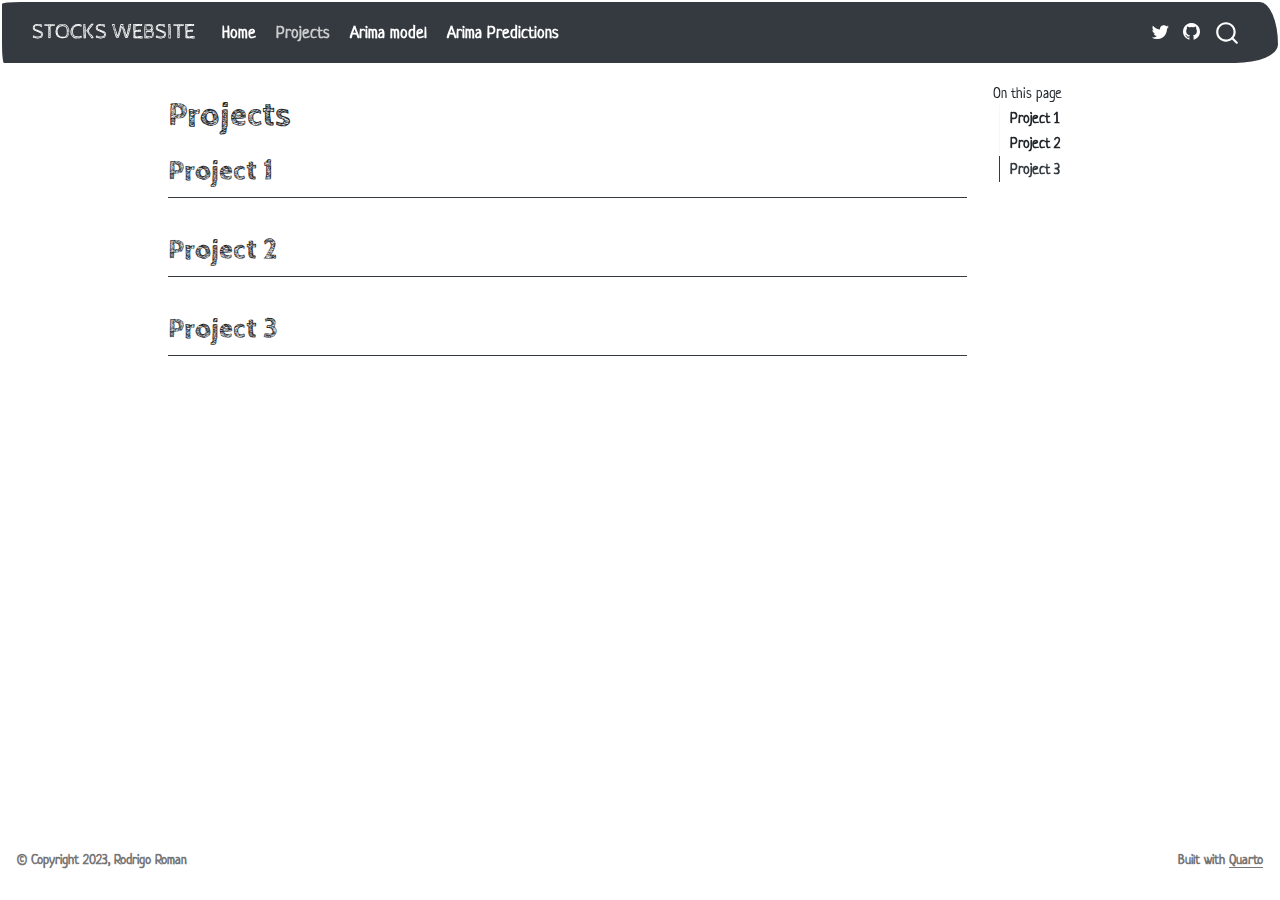
==== docs/projects.html @ 33893924 "Correct website title" ====
<!DOCTYPE html>
<html xmlns="http://www.w3.org/1999/xhtml" lang="en" xml:lang="en"><head>

<meta charset="utf-8">
<meta name="generator" content="quarto-1.4.554">

<meta name="viewport" content="width=device-width, initial-scale=1.0, user-scalable=yes">


<title>STOCKS WEBSITE - Projects</title>
<style>
code{white-space: pre-wrap;}
span.smallcaps{font-variant: small-caps;}
div.columns{display: flex; gap: min(4vw, 1.5em);}
div.column{flex: auto; overflow-x: auto;}
div.hanging-indent{margin-left: 1.5em; text-indent: -1.5em;}
ul.task-list{list-style: none;}
ul.task-list li input[type="checkbox"] {
  width: 0.8em;
  margin: 0 0.8em 0.2em -1em; /* quarto-specific, see https://github.com/quarto-dev/quarto-cli/issues/4556 */ 
  vertical-align: middle;
}
</style>


<script src="site_libs/quarto-nav/quarto-nav.js"></script>
<script src="site_libs/quarto-nav/headroom.min.js"></script>
<script src="site_libs/clipboard/clipboard.min.js"></script>
<script src="site_libs/quarto-search/autocomplete.umd.js"></script>
<script src="site_libs/quarto-search/fuse.min.js"></script>
<script src="site_libs/quarto-search/quarto-search.js"></script>
<meta name="quarto:offset" content="./">
<script src="site_libs/quarto-html/quarto.js"></script>
<script src="site_libs/quarto-html/popper.min.js"></script>
<script src="site_libs/quarto-html/tippy.umd.min.js"></script>
<script src="site_libs/quarto-html/anchor.min.js"></script>
<link href="site_libs/quarto-html/tippy.css" rel="stylesheet">
<link href="site_libs/quarto-html/quarto-syntax-highlighting.css" rel="stylesheet" id="quarto-text-highlighting-styles">
<script src="site_libs/bootstrap/bootstrap.min.js"></script>
<link href="site_libs/bootstrap/bootstrap-icons.css" rel="stylesheet">
<link href="site_libs/bootstrap/bootstrap.min.css" rel="stylesheet" id="quarto-bootstrap" data-mode="light">
<script id="quarto-search-options" type="application/json">{
  "location": "navbar",
  "copy-button": false,
  "collapse-after": 3,
  "panel-placement": "end",
  "type": "overlay",
  "limit": 50,
  "keyboard-shortcut": [
    "f",
    "/",
    "s"
  ],
  "show-item-context": false,
  "language": {
    "search-no-results-text": "No results",
    "search-matching-documents-text": "matching documents",
    "search-copy-link-title": "Copy link to search",
    "search-hide-matches-text": "Hide additional matches",
    "search-more-match-text": "more match in this document",
    "search-more-matches-text": "more matches in this document",
    "search-clear-button-title": "Clear",
    "search-text-placeholder": "",
    "search-detached-cancel-button-title": "Cancel",
    "search-submit-button-title": "Submit",
    "search-label": "Search"
  }
}</script>


</head>

<body class="nav-fixed">

<div id="quarto-search-results"></div>
  <header id="quarto-header" class="headroom fixed-top">
    <nav class="navbar navbar-expand-lg " data-bs-theme="dark">
      <div class="navbar-container container-fluid">
      <div class="navbar-brand-container mx-auto">
    <a class="navbar-brand" href="./index.html">
    <span class="navbar-title">STOCKS WEBSITE</span>
    </a>
  </div>
            <div id="quarto-search" class="" title="Search"></div>
          <button class="navbar-toggler" type="button" data-bs-toggle="collapse" data-bs-target="#navbarCollapse" aria-controls="navbarCollapse" aria-expanded="false" aria-label="Toggle navigation" onclick="if (window.quartoToggleHeadroom) { window.quartoToggleHeadroom(); }">
  <span class="navbar-toggler-icon"></span>
</button>
          <div class="collapse navbar-collapse" id="navbarCollapse">
            <ul class="navbar-nav navbar-nav-scroll me-auto">
  <li class="nav-item">
    <a class="nav-link" href="./index.html"> 
<span class="menu-text">Home</span></a>
  </li>  
  <li class="nav-item">
    <a class="nav-link active" href="./projects.html" aria-current="page"> 
<span class="menu-text">Projects</span></a>
  </li>  
  <li class="nav-item">
    <a class="nav-link" href="./docs/arima_model.html"> 
<span class="menu-text">Arima model</span></a>
  </li>  
  <li class="nav-item">
    <a class="nav-link" href="./docs/arima_predictive_notebook.html"> 
<span class="menu-text">Arima Predictions</span></a>
  </li>  
</ul>
          </div> <!-- /navcollapse -->
          <div class="quarto-navbar-tools">
    <a href="https://twitter.com/" title="" class="quarto-navigation-tool px-1" aria-label=""><i class="bi bi-twitter"></i></a>
    <a href="https://github.com/romanmmr/stocks_site" title="" class="quarto-navigation-tool px-1" aria-label=""><i class="bi bi-github"></i></a>
</div>
      </div> <!-- /container-fluid -->
    </nav>
</header>
<!-- content -->
<div id="quarto-content" class="quarto-container page-columns page-rows-contents page-layout-article page-navbar">
<!-- sidebar -->
<!-- margin-sidebar -->
    <div id="quarto-margin-sidebar" class="sidebar margin-sidebar">
        <nav id="TOC" role="doc-toc" class="toc-active">
    <h2 id="toc-title">On this page</h2>
   
  <ul>
  <li><a href="#project-1" id="toc-project-1" class="nav-link active" data-scroll-target="#project-1">Project 1</a></li>
  <li><a href="#project-2" id="toc-project-2" class="nav-link" data-scroll-target="#project-2">Project 2</a></li>
  <li><a href="#project-3" id="toc-project-3" class="nav-link" data-scroll-target="#project-3">Project 3</a></li>
  </ul>
</nav>
    </div>
<!-- main -->
<main class="content" id="quarto-document-content">

<header id="title-block-header" class="quarto-title-block default">
<div class="quarto-title">
<h1 class="title">Projects</h1>
</div>



<div class="quarto-title-meta">

    
  
    
  </div>
  


</header>


<section id="project-1" class="level2">
<h2 class="anchored" data-anchor-id="project-1">Project 1</h2>
</section>
<section id="project-2" class="level2">
<h2 class="anchored" data-anchor-id="project-2">Project 2</h2>
</section>
<section id="project-3" class="level2">
<h2 class="anchored" data-anchor-id="project-3">Project 3</h2>


</section>

</main> <!-- /main -->
<script id="quarto-html-after-body" type="application/javascript">
window.document.addEventListener("DOMContentLoaded", function (event) {
  const toggleBodyColorMode = (bsSheetEl) => {
    const mode = bsSheetEl.getAttribute("data-mode");
    const bodyEl = window.document.querySelector("body");
    if (mode === "dark") {
      bodyEl.classList.add("quarto-dark");
      bodyEl.classList.remove("quarto-light");
    } else {
      bodyEl.classList.add("quarto-light");
      bodyEl.classList.remove("quarto-dark");
    }
  }
  const toggleBodyColorPrimary = () => {
    const bsSheetEl = window.document.querySelector("link#quarto-bootstrap");
    if (bsSheetEl) {
      toggleBodyColorMode(bsSheetEl);
    }
  }
  toggleBodyColorPrimary();  
  const icon = "";
  const anchorJS = new window.AnchorJS();
  anchorJS.options = {
    placement: 'right',
    icon: icon
  };
  anchorJS.add('.anchored');
  const isCodeAnnotation = (el) => {
    for (const clz of el.classList) {
      if (clz.startsWith('code-annotation-')) {                     
        return true;
      }
    }
    return false;
  }
  const clipboard = new window.ClipboardJS('.code-copy-button', {
    text: function(trigger) {
      const codeEl = trigger.previousElementSibling.cloneNode(true);
      for (const childEl of codeEl.children) {
        if (isCodeAnnotation(childEl)) {
          childEl.remove();
        }
      }
      return codeEl.innerText;
    }
  });
  clipboard.on('success', function(e) {
    // button target
    const button = e.trigger;
    // don't keep focus
    button.blur();
    // flash "checked"
    button.classList.add('code-copy-button-checked');
    var currentTitle = button.getAttribute("title");
    button.setAttribute("title", "Copied!");
    let tooltip;
    if (window.bootstrap) {
      button.setAttribute("data-bs-toggle", "tooltip");
      button.setAttribute("data-bs-placement", "left");
      button.setAttribute("data-bs-title", "Copied!");
      tooltip = new bootstrap.Tooltip(button, 
        { trigger: "manual", 
          customClass: "code-copy-button-tooltip",
          offset: [0, -8]});
      tooltip.show();    
    }
    setTimeout(function() {
      if (tooltip) {
        tooltip.hide();
        button.removeAttribute("data-bs-title");
        button.removeAttribute("data-bs-toggle");
        button.removeAttribute("data-bs-placement");
      }
      button.setAttribute("title", currentTitle);
      button.classList.remove('code-copy-button-checked');
    }, 1000);
    // clear code selection
    e.clearSelection();
  });
    var localhostRegex = new RegExp(/^(?:http|https):\/\/localhost\:?[0-9]*\//);
    var mailtoRegex = new RegExp(/^mailto:/);
      var filterRegex = new RegExp('/' + window.location.host + '/');
    var isInternal = (href) => {
        return filterRegex.test(href) || localhostRegex.test(href) || mailtoRegex.test(href);
    }
    // Inspect non-navigation links and adorn them if external
 	var links = window.document.querySelectorAll('a[href]:not(.nav-link):not(.navbar-brand):not(.toc-action):not(.sidebar-link):not(.sidebar-item-toggle):not(.pagination-link):not(.no-external):not([aria-hidden]):not(.dropdown-item):not(.quarto-navigation-tool)');
    for (var i=0; i<links.length; i++) {
      const link = links[i];
      if (!isInternal(link.href)) {
        // undo the damage that might have been done by quarto-nav.js in the case of
        // links that we want to consider external
        if (link.dataset.originalHref !== undefined) {
          link.href = link.dataset.originalHref;
        }
      }
    }
  function tippyHover(el, contentFn, onTriggerFn, onUntriggerFn) {
    const config = {
      allowHTML: true,
      maxWidth: 500,
      delay: 100,
      arrow: false,
      appendTo: function(el) {
          return el.parentElement;
      },
      interactive: true,
      interactiveBorder: 10,
      theme: 'quarto',
      placement: 'bottom-start',
    };
    if (contentFn) {
      config.content = contentFn;
    }
    if (onTriggerFn) {
      config.onTrigger = onTriggerFn;
    }
    if (onUntriggerFn) {
      config.onUntrigger = onUntriggerFn;
    }
    window.tippy(el, config); 
  }
  const noterefs = window.document.querySelectorAll('a[role="doc-noteref"]');
  for (var i=0; i<noterefs.length; i++) {
    const ref = noterefs[i];
    tippyHover(ref, function() {
      // use id or data attribute instead here
      let href = ref.getAttribute('data-footnote-href') || ref.getAttribute('href');
      try { href = new URL(href).hash; } catch {}
      const id = href.replace(/^#\/?/, "");
      const note = window.document.getElementById(id);
      if (note) {
        return note.innerHTML;
      } else {
        return "";
      }
    });
  }
  const xrefs = window.document.querySelectorAll('a.quarto-xref');
  const processXRef = (id, note) => {
    // Strip column container classes
    const stripColumnClz = (el) => {
      el.classList.remove("page-full", "page-columns");
      if (el.children) {
        for (const child of el.children) {
          stripColumnClz(child);
        }
      }
    }
    stripColumnClz(note)
    if (id === null || id.startsWith('sec-')) {
      // Special case sections, only their first couple elements
      const container = document.createElement("div");
      if (note.children && note.children.length > 2) {
        container.appendChild(note.children[0].cloneNode(true));
        for (let i = 1; i < note.children.length; i++) {
          const child = note.children[i];
          if (child.tagName === "P" && child.innerText === "") {
            continue;
          } else {
            container.appendChild(child.cloneNode(true));
            break;
          }
        }
        if (window.Quarto?.typesetMath) {
          window.Quarto.typesetMath(container);
        }
        return container.innerHTML
      } else {
        if (window.Quarto?.typesetMath) {
          window.Quarto.typesetMath(note);
        }
        return note.innerHTML;
      }
    } else {
      // Remove any anchor links if they are present
      const anchorLink = note.querySelector('a.anchorjs-link');
      if (anchorLink) {
        anchorLink.remove();
      }
      if (window.Quarto?.typesetMath) {
        window.Quarto.typesetMath(note);
      }
      // TODO in 1.5, we should make sure this works without a callout special case
      if (note.classList.contains("callout")) {
        return note.outerHTML;
      } else {
        return note.innerHTML;
      }
    }
  }
  for (var i=0; i<xrefs.length; i++) {
    const xref = xrefs[i];
    tippyHover(xref, undefined, function(instance) {
      instance.disable();
      let url = xref.getAttribute('href');
      let hash = undefined; 
      if (url.startsWith('#')) {
        hash = url;
      } else {
        try { hash = new URL(url).hash; } catch {}
      }
      if (hash) {
        const id = hash.replace(/^#\/?/, "");
        const note = window.document.getElementById(id);
        if (note !== null) {
          try {
            const html = processXRef(id, note.cloneNode(true));
            instance.setContent(html);
          } finally {
            instance.enable();
            instance.show();
          }
        } else {
          // See if we can fetch this
          fetch(url.split('#')[0])
          .then(res => res.text())
          .then(html => {
            const parser = new DOMParser();
            const htmlDoc = parser.parseFromString(html, "text/html");
            const note = htmlDoc.getElementById(id);
            if (note !== null) {
              const html = processXRef(id, note);
              instance.setContent(html);
            } 
          }).finally(() => {
            instance.enable();
            instance.show();
          });
        }
      } else {
        // See if we can fetch a full url (with no hash to target)
        // This is a special case and we should probably do some content thinning / targeting
        fetch(url)
        .then(res => res.text())
        .then(html => {
          const parser = new DOMParser();
          const htmlDoc = parser.parseFromString(html, "text/html");
          const note = htmlDoc.querySelector('main.content');
          if (note !== null) {
            // This should only happen for chapter cross references
            // (since there is no id in the URL)
            // remove the first header
            if (note.children.length > 0 && note.children[0].tagName === "HEADER") {
              note.children[0].remove();
            }
            const html = processXRef(null, note);
            instance.setContent(html);
          } 
        }).finally(() => {
          instance.enable();
          instance.show();
        });
      }
    }, function(instance) {
    });
  }
      let selectedAnnoteEl;
      const selectorForAnnotation = ( cell, annotation) => {
        let cellAttr = 'data-code-cell="' + cell + '"';
        let lineAttr = 'data-code-annotation="' +  annotation + '"';
        const selector = 'span[' + cellAttr + '][' + lineAttr + ']';
        return selector;
      }
      const selectCodeLines = (annoteEl) => {
        const doc = window.document;
        const targetCell = annoteEl.getAttribute("data-target-cell");
        const targetAnnotation = annoteEl.getAttribute("data-target-annotation");
        const annoteSpan = window.document.querySelector(selectorForAnnotation(targetCell, targetAnnotation));
        const lines = annoteSpan.getAttribute("data-code-lines").split(",");
        const lineIds = lines.map((line) => {
          return targetCell + "-" + line;
        })
        let top = null;
        let height = null;
        let parent = null;
        if (lineIds.length > 0) {
            //compute the position of the single el (top and bottom and make a div)
            const el = window.document.getElementById(lineIds[0]);
            top = el.offsetTop;
            height = el.offsetHeight;
            parent = el.parentElement.parentElement;
          if (lineIds.length > 1) {
            const lastEl = window.document.getElementById(lineIds[lineIds.length - 1]);
            const bottom = lastEl.offsetTop + lastEl.offsetHeight;
            height = bottom - top;
          }
          if (top !== null && height !== null && parent !== null) {
            // cook up a div (if necessary) and position it 
            let div = window.document.getElementById("code-annotation-line-highlight");
            if (div === null) {
              div = window.document.createElement("div");
              div.setAttribute("id", "code-annotation-line-highlight");
              div.style.position = 'absolute';
              parent.appendChild(div);
            }
            div.style.top = top - 2 + "px";
            div.style.height = height + 4 + "px";
            div.style.left = 0;
            let gutterDiv = window.document.getElementById("code-annotation-line-highlight-gutter");
            if (gutterDiv === null) {
              gutterDiv = window.document.createElement("div");
              gutterDiv.setAttribute("id", "code-annotation-line-highlight-gutter");
              gutterDiv.style.position = 'absolute';
              const codeCell = window.document.getElementById(targetCell);
              const gutter = codeCell.querySelector('.code-annotation-gutter');
              gutter.appendChild(gutterDiv);
            }
            gutterDiv.style.top = top - 2 + "px";
            gutterDiv.style.height = height + 4 + "px";
          }
          selectedAnnoteEl = annoteEl;
        }
      };
      const unselectCodeLines = () => {
        const elementsIds = ["code-annotation-line-highlight", "code-annotation-line-highlight-gutter"];
        elementsIds.forEach((elId) => {
          const div = window.document.getElementById(elId);
          if (div) {
            div.remove();
          }
        });
        selectedAnnoteEl = undefined;
      };
        // Handle positioning of the toggle
    window.addEventListener(
      "resize",
      throttle(() => {
        elRect = undefined;
        if (selectedAnnoteEl) {
          selectCodeLines(selectedAnnoteEl);
        }
      }, 10)
    );
    function throttle(fn, ms) {
    let throttle = false;
    let timer;
      return (...args) => {
        if(!throttle) { // first call gets through
            fn.apply(this, args);
            throttle = true;
        } else { // all the others get throttled
            if(timer) clearTimeout(timer); // cancel #2
            timer = setTimeout(() => {
              fn.apply(this, args);
              timer = throttle = false;
            }, ms);
        }
      };
    }
      // Attach click handler to the DT
      const annoteDls = window.document.querySelectorAll('dt[data-target-cell]');
      for (const annoteDlNode of annoteDls) {
        annoteDlNode.addEventListener('click', (event) => {
          const clickedEl = event.target;
          if (clickedEl !== selectedAnnoteEl) {
            unselectCodeLines();
            const activeEl = window.document.querySelector('dt[data-target-cell].code-annotation-active');
            if (activeEl) {
              activeEl.classList.remove('code-annotation-active');
            }
            selectCodeLines(clickedEl);
            clickedEl.classList.add('code-annotation-active');
          } else {
            // Unselect the line
            unselectCodeLines();
            clickedEl.classList.remove('code-annotation-active');
          }
        });
      }
  const findCites = (el) => {
    const parentEl = el.parentElement;
    if (parentEl) {
      const cites = parentEl.dataset.cites;
      if (cites) {
        return {
          el,
          cites: cites.split(' ')
        };
      } else {
        return findCites(el.parentElement)
      }
    } else {
      return undefined;
    }
  };
  var bibliorefs = window.document.querySelectorAll('a[role="doc-biblioref"]');
  for (var i=0; i<bibliorefs.length; i++) {
    const ref = bibliorefs[i];
    const citeInfo = findCites(ref);
    if (citeInfo) {
      tippyHover(citeInfo.el, function() {
        var popup = window.document.createElement('div');
        citeInfo.cites.forEach(function(cite) {
          var citeDiv = window.document.createElement('div');
          citeDiv.classList.add('hanging-indent');
          citeDiv.classList.add('csl-entry');
          var biblioDiv = window.document.getElementById('ref-' + cite);
          if (biblioDiv) {
            citeDiv.innerHTML = biblioDiv.innerHTML;
          }
          popup.appendChild(citeDiv);
        });
        return popup.innerHTML;
      });
    }
  }
});
</script>
</div> <!-- /content -->
<footer class="footer">
  <div class="nav-footer">
    <div class="nav-footer-left">
<p>© Copyright 2023, Rodrigo Roman</p>
</div>   
    <div class="nav-footer-center">
      &nbsp;
    </div>
    <div class="nav-footer-right">
<p>Built with <a href="https://quarto.org/">Quarto</a></p>
</div>
  </div>
</footer>




</body></html>
---- docs/site_libs/quarto-html/tippy.css ----
.tippy-box[data-animation=fade][data-state=hidden]{opacity:0}[data-tippy-root]{max-width:calc(100vw - 10px)}.tippy-box{position:relative;background-color:#333;color:#fff;border-radius:4px;font-size:14px;line-height:1.4;white-space:normal;outline:0;transition-property:transform,visibility,opacity}.tippy-box[data-placement^=top]>.tippy-arrow{bottom:0}.tippy-box[data-placement^=top]>.tippy-arrow:before{bottom:-7px;left:0;border-width:8px 8px 0;border-top-color:initial;transform-origin:center top}.tippy-box[data-placement^=bottom]>.tippy-arrow{top:0}.tippy-box[data-placement^=bottom]>.tippy-arrow:before{top:-7px;left:0;border-width:0 8px 8px;border-bottom-color:initial;transform-origin:center bottom}.tippy-box[data-placement^=left]>.tippy-arrow{right:0}.tippy-box[data-placement^=left]>.tippy-arrow:before{border-width:8px 0 8px 8px;border-left-color:initial;right:-7px;transform-origin:center left}.tippy-box[data-placement^=right]>.tippy-arrow{left:0}.tippy-box[data-placement^=right]>.tippy-arrow:before{left:-7px;border-width:8px 8px 8px 0;border-right-color:initial;transform-origin:center right}.tippy-box[data-inertia][data-state=visible]{transition-timing-function:cubic-bezier(.54,1.5,.38,1.11)}.tippy-arrow{width:16px;height:16px;color:#333}.tippy-arrow:before{content:"";position:absolute;border-color:transparent;border-style:solid}.tippy-content{position:relative;padding:5px 9px;z-index:1}
---- docs/site_libs/quarto-html/quarto-syntax-highlighting.css ----
/* quarto syntax highlight colors */
:root {
  --quarto-hl-ot-color: #003B4F;
  --quarto-hl-at-color: #657422;
  --quarto-hl-ss-color: #20794D;
  --quarto-hl-an-color: #5E5E5E;
  --quarto-hl-fu-color: #4758AB;
  --quarto-hl-st-color: #20794D;
  --quarto-hl-cf-color: #003B4F;
  --quarto-hl-op-color: #5E5E5E;
  --quarto-hl-er-color: #AD0000;
  --quarto-hl-bn-color: #AD0000;
  --quarto-hl-al-color: #AD0000;
  --quarto-hl-va-color: #111111;
  --quarto-hl-bu-color: inherit;
  --quarto-hl-ex-color: inherit;
  --quarto-hl-pp-color: #AD0000;
  --quarto-hl-in-color: #5E5E5E;
  --quarto-hl-vs-color: #20794D;
  --quarto-hl-wa-color: #5E5E5E;
  --quarto-hl-do-color: #5E5E5E;
  --quarto-hl-im-color: #00769E;
  --quarto-hl-ch-color: #20794D;
  --quarto-hl-dt-color: #AD0000;
  --quarto-hl-fl-color: #AD0000;
  --quarto-hl-co-color: #5E5E5E;
  --quarto-hl-cv-color: #5E5E5E;
  --quarto-hl-cn-color: #8f5902;
  --quarto-hl-sc-color: #5E5E5E;
  --quarto-hl-dv-color: #AD0000;
  --quarto-hl-kw-color: #003B4F;
}

/* other quarto variables */
:root {
  --quarto-font-monospace: SFMono-Regular, Menlo, Monaco, Consolas, "Liberation Mono", "Courier New", monospace;
}

pre > code.sourceCode > span {
  color: #003B4F;
}

code span {
  color: #003B4F;
}

code.sourceCode > span {
  color: #003B4F;
}

div.sourceCode,
div.sourceCode pre.sourceCode {
  color: #003B4F;
}

code span.ot {
  color: #003B4F;
  font-style: inherit;
}

code span.at {
  color: #657422;
  font-style: inherit;
}

code span.ss {
  color: #20794D;
  font-style: inherit;
}

code span.an {
  color: #5E5E5E;
  font-style: inherit;
}

code span.fu {
  color: #4758AB;
  font-style: inherit;
}

code span.st {
  color: #20794D;
  font-style: inherit;
}

code span.cf {
  color: #003B4F;
  font-style: inherit;
}

code span.op {
  color: #5E5E5E;
  font-style: inherit;
}

code span.er {
  color: #AD0000;
  font-style: inherit;
}

code span.bn {
  color: #AD0000;
  font-style: inherit;
}

code span.al {
  color: #AD0000;
  font-style: inherit;
}

code span.va {
  color: #111111;
  font-style: inherit;
}

code span.bu {
  font-style: inherit;
}

code span.ex {
  font-style: inherit;
}

code span.pp {
  color: #AD0000;
  font-style: inherit;
}

code span.in {
  color: #5E5E5E;
  font-style: inherit;
}

code span.vs {
  color: #20794D;
  font-style: inherit;
}

code span.wa {
  color: #5E5E5E;
  font-style: italic;
}

code span.do {
  color: #5E5E5E;
  font-style: italic;
}

code span.im {
  color: #00769E;
  font-style: inherit;
}

code span.ch {
  color: #20794D;
  font-style: inherit;
}

code span.dt {
  color: #AD0000;
  font-style: inherit;
}

code span.fl {
  color: #AD0000;
  font-style: inherit;
}

code span.co {
  color: #5E5E5E;
  font-style: inherit;
}

code span.cv {
  color: #5E5E5E;
  font-style: italic;
}

code span.cn {
  color: #8f5902;
  font-style: inherit;
}

code span.sc {
  color: #5E5E5E;
  font-style: inherit;
}

code span.dv {
  color: #AD0000;
  font-style: inherit;
}

code span.kw {
  color: #003B4F;
  font-style: inherit;
}

.prevent-inlining {
  content: "</";
}

/*# sourceMappingURL=debc5d5d77c3f9108843748ff7464032.css.map */
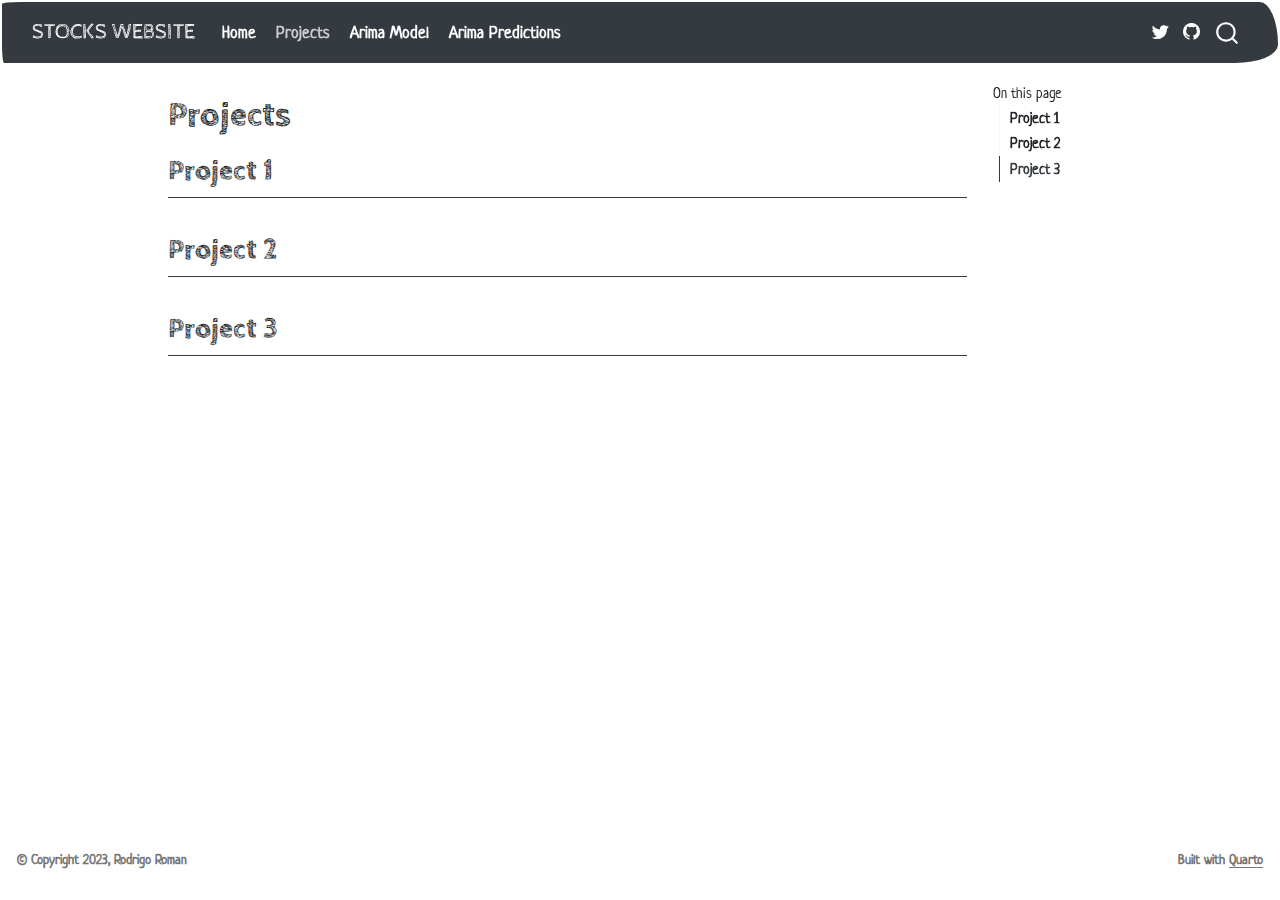
==== commit 2ba4cb02: "Correct website title II" ====
--- a/docs/projects.html
+++ b/docs/projects.html
@@ -97,7 +97,7 @@
   </li>  
   <li class="nav-item">
     <a class="nav-link" href="./docs/arima_model.html"> 
-<span class="menu-text">Arima model</span></a>
+<span class="menu-text">Arima Model</span></a>
   </li>  
   <li class="nav-item">
     <a class="nav-link" href="./docs/arima_predictive_notebook.html"> 
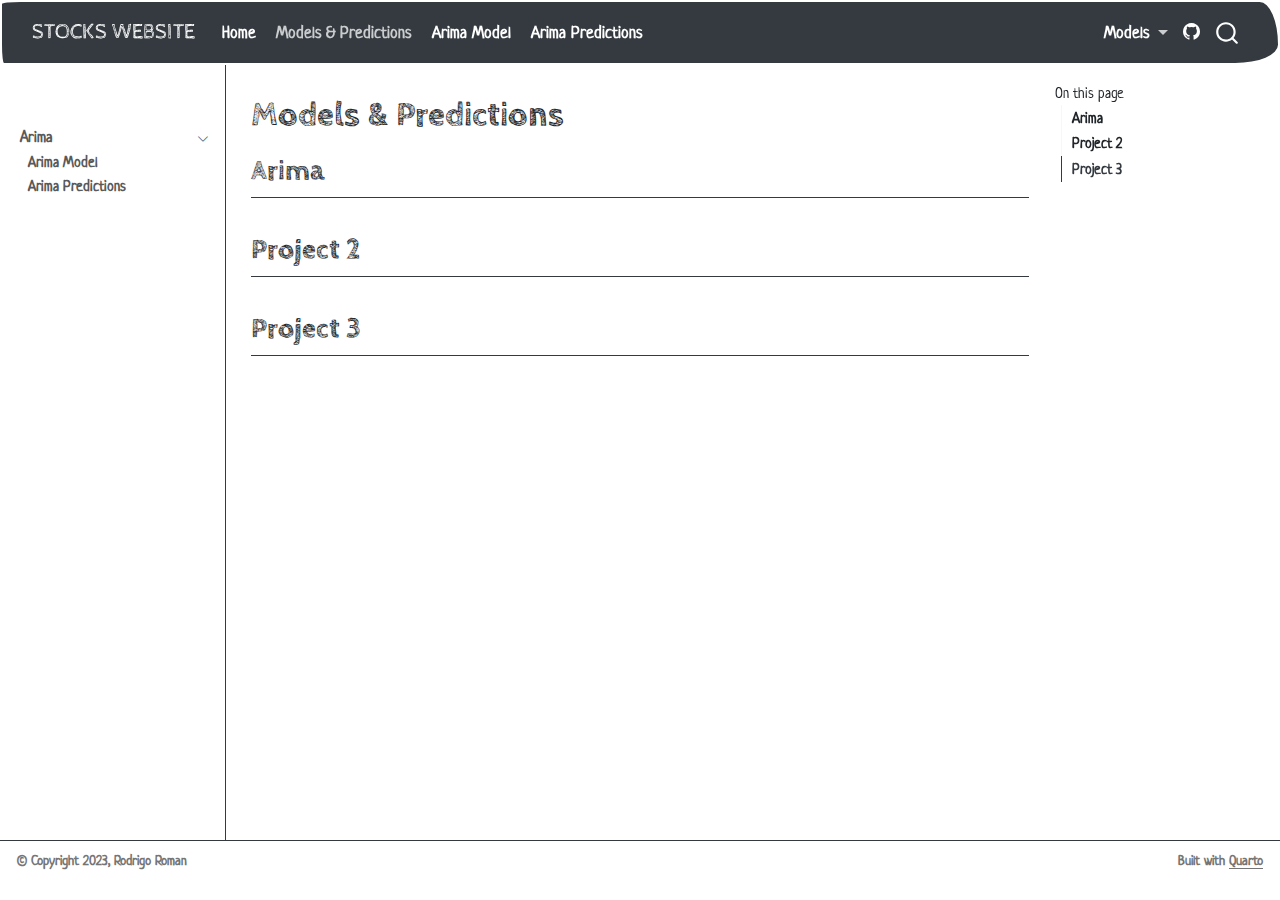
==== commit ef0fc601: "Render data 2024-June-07 + training arima module + Upgrade frontend" ====
--- a/docs/projects.html
+++ b/docs/projects.html
@@ -7,7 +7,7 @@
 <meta name="viewport" content="width=device-width, initial-scale=1.0, user-scalable=yes">
 
 
-<title>STOCKS WEBSITE - Projects</title>
+<title>STOCKS WEBSITE - Models &amp; Predictions</title>
 <style>
 code{white-space: pre-wrap;}
 span.smallcaps{font-variant: small-caps;}
@@ -70,7 +70,7 @@
 
 </head>
 
-<body class="nav-fixed">
+<body class="nav-sidebar docked nav-fixed">
 
 <div id="quarto-search-results"></div>
   <header id="quarto-header" class="headroom fixed-top">
@@ -93,7 +93,7 @@
   </li>  
   <li class="nav-item">
     <a class="nav-link active" href="./projects.html" aria-current="page"> 
-<span class="menu-text">Projects</span></a>
+<span class="menu-text">Models &amp; Predictions</span></a>
   </li>  
   <li class="nav-item">
     <a class="nav-link" href="./docs/arima_model.html"> 
@@ -104,24 +104,88 @@
 <span class="menu-text">Arima Predictions</span></a>
   </li>  
 </ul>
+            <ul class="navbar-nav navbar-nav-scroll ms-auto">
+  <li class="nav-item dropdown ">
+    <a class="nav-link dropdown-toggle" href="#" id="nav-menu-models" role="button" data-bs-toggle="dropdown" aria-expanded="false">
+ <span class="menu-text">Models</span>
+    </a>
+    <ul class="dropdown-menu dropdown-menu-end" aria-labelledby="nav-menu-models">    
+        <li>
+    <a class="dropdown-item" href="./docs/arima_model.html">
+ <span class="dropdown-text">Arima Model</span></a>
+  </li>  
+        <li>
+    <a class="dropdown-item" href="./docs/arima_predictive_notebook.html">
+ <span class="dropdown-text">Arima Predictions</span></a>
+  </li>  
+    </ul>
+  </li>
+</ul>
           </div> <!-- /navcollapse -->
           <div class="quarto-navbar-tools">
-    <a href="https://twitter.com/" title="" class="quarto-navigation-tool px-1" aria-label=""><i class="bi bi-twitter"></i></a>
     <a href="https://github.com/romanmmr/stocks_site" title="" class="quarto-navigation-tool px-1" aria-label=""><i class="bi bi-github"></i></a>
 </div>
       </div> <!-- /container-fluid -->
     </nav>
+  <nav class="quarto-secondary-nav">
+    <div class="container-fluid d-flex">
+      <button type="button" class="quarto-btn-toggle btn" data-bs-toggle="collapse" data-bs-target=".quarto-sidebar-collapse-item" aria-controls="quarto-sidebar" aria-expanded="false" aria-label="Toggle sidebar navigation" onclick="if (window.quartoToggleHeadroom) { window.quartoToggleHeadroom(); }">
+        <i class="bi bi-layout-text-sidebar-reverse"></i>
+      </button>
+        <nav class="quarto-page-breadcrumbs" aria-label="breadcrumb"><ol class="breadcrumb"><li class="breadcrumb-item">Models &amp; Predictions</li></ol></nav>
+        <a class="flex-grow-1" role="button" data-bs-toggle="collapse" data-bs-target=".quarto-sidebar-collapse-item" aria-controls="quarto-sidebar" aria-expanded="false" aria-label="Toggle sidebar navigation" onclick="if (window.quartoToggleHeadroom) { window.quartoToggleHeadroom(); }">      
+        </a>
+      <button type="button" class="btn quarto-search-button" aria-label="" onclick="window.quartoOpenSearch();">
+        <i class="bi bi-search"></i>
+      </button>
+    </div>
+  </nav>
 </header>
 <!-- content -->
 <div id="quarto-content" class="quarto-container page-columns page-rows-contents page-layout-article page-navbar">
 <!-- sidebar -->
+  <nav id="quarto-sidebar" class="sidebar collapse collapse-horizontal quarto-sidebar-collapse-item sidebar-navigation docked overflow-auto">
+        <div class="mt-2 flex-shrink-0 align-items-center">
+        <div class="sidebar-search">
+        <div id="quarto-search" class="" title="Search"></div>
+        </div>
+        </div>
+    <div class="sidebar-menu-container"> 
+    <ul class="list-unstyled mt-1">
+        <li class="sidebar-item sidebar-item-section">
+      <div class="sidebar-item-container"> 
+            <a class="sidebar-item-text sidebar-link text-start" data-bs-toggle="collapse" data-bs-target="#quarto-sidebar-section-1" aria-expanded="true">
+ <span class="menu-text">Arima</span></a>
+          <a class="sidebar-item-toggle text-start" data-bs-toggle="collapse" data-bs-target="#quarto-sidebar-section-1" aria-expanded="true" aria-label="Toggle section">
+            <i class="bi bi-chevron-right ms-2"></i>
+          </a> 
+      </div>
+      <ul id="quarto-sidebar-section-1" class="collapse list-unstyled sidebar-section depth1 show">  
+          <li class="sidebar-item">
+  <div class="sidebar-item-container"> 
+  <a href="./docs/arima_model.html" class="sidebar-item-text sidebar-link">
+ <span class="menu-text">Arima Model</span></a>
+  </div>
+</li>
+          <li class="sidebar-item">
+  <div class="sidebar-item-container"> 
+  <a href="./docs/arima_predictive_notebook.html" class="sidebar-item-text sidebar-link">
+ <span class="menu-text">Arima Predictions</span></a>
+  </div>
+</li>
+      </ul>
+  </li>
+    </ul>
+    </div>
+</nav>
+<div id="quarto-sidebar-glass" class="quarto-sidebar-collapse-item" data-bs-toggle="collapse" data-bs-target=".quarto-sidebar-collapse-item"></div>
 <!-- margin-sidebar -->
     <div id="quarto-margin-sidebar" class="sidebar margin-sidebar">
         <nav id="TOC" role="doc-toc" class="toc-active">
     <h2 id="toc-title">On this page</h2>
    
   <ul>
-  <li><a href="#project-1" id="toc-project-1" class="nav-link active" data-scroll-target="#project-1">Project 1</a></li>
+  <li><a href="#arima" id="toc-arima" class="nav-link active" data-scroll-target="#arima">Arima</a></li>
   <li><a href="#project-2" id="toc-project-2" class="nav-link" data-scroll-target="#project-2">Project 2</a></li>
   <li><a href="#project-3" id="toc-project-3" class="nav-link" data-scroll-target="#project-3">Project 3</a></li>
   </ul>
@@ -132,7 +196,7 @@
 
 <header id="title-block-header" class="quarto-title-block default">
 <div class="quarto-title">
-<h1 class="title">Projects</h1>
+<h1 class="title">Models &amp; Predictions</h1>
 </div>
 
 
@@ -149,8 +213,8 @@
 </header>
 
 
-<section id="project-1" class="level2">
-<h2 class="anchored" data-anchor-id="project-1">Project 1</h2>
+<section id="arima" class="level2">
+<h2 class="anchored" data-anchor-id="arima">Arima</h2>
 </section>
 <section id="project-2" class="level2">
 <h2 class="anchored" data-anchor-id="project-2">Project 2</h2>
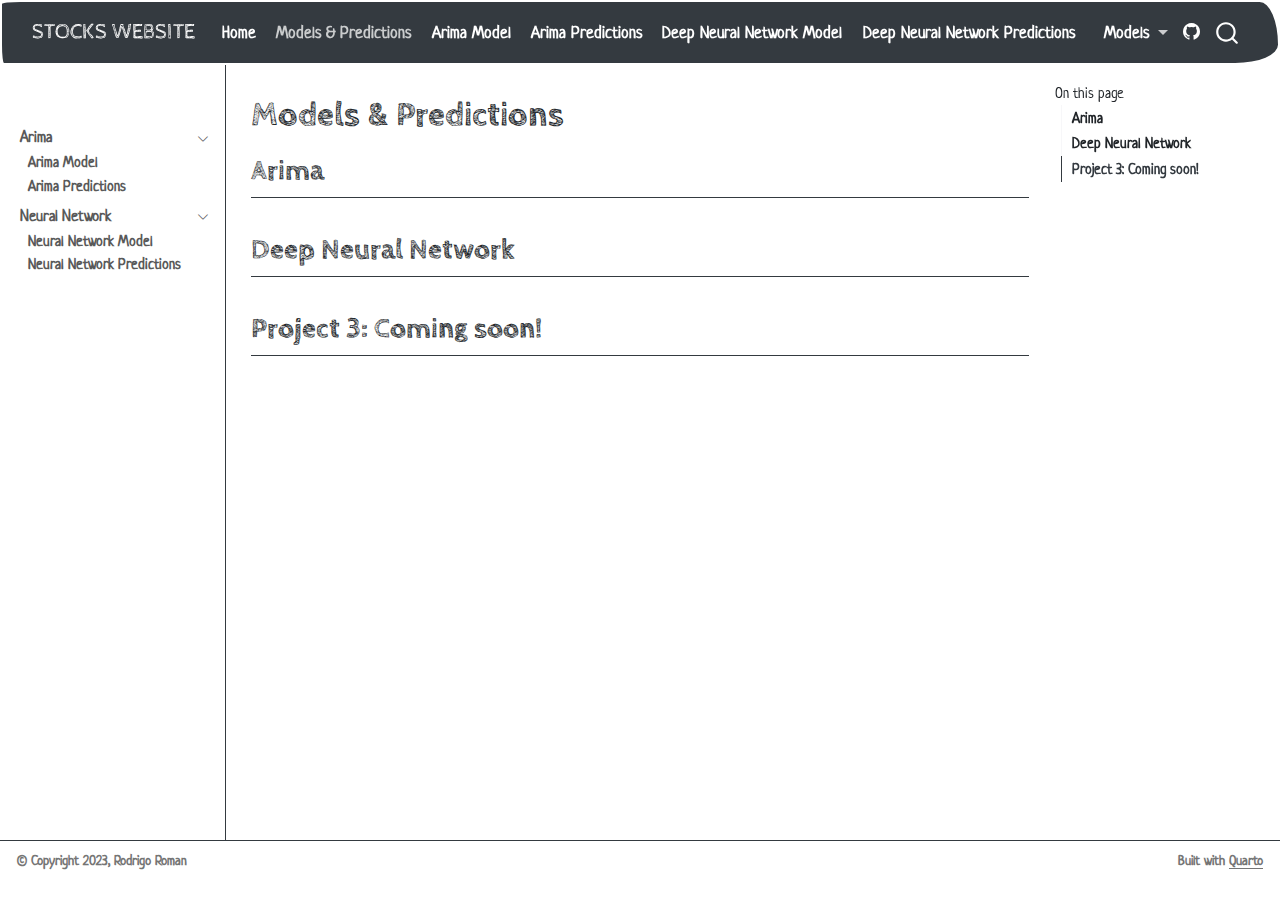
==== commit e4d331a5: "Add NN model - back and front" ====
--- a/docs/projects.html
+++ b/docs/projects.html
@@ -103,6 +103,14 @@
     <a class="nav-link" href="./docs/arima_predictive_notebook.html"> 
 <span class="menu-text">Arima Predictions</span></a>
   </li>  
+  <li class="nav-item">
+    <a class="nav-link" href="./docs/nn_model.html"> 
+<span class="menu-text">Deep Neural Network Model</span></a>
+  </li>  
+  <li class="nav-item">
+    <a class="nav-link" href="./docs/nn_model_predictive_notebook.html"> 
+<span class="menu-text">Deep Neural Network Predictions</span></a>
+  </li>  
 </ul>
             <ul class="navbar-nav navbar-nav-scroll ms-auto">
   <li class="nav-item dropdown ">
@@ -117,6 +125,14 @@
         <li>
     <a class="dropdown-item" href="./docs/arima_predictive_notebook.html">
  <span class="dropdown-text">Arima Predictions</span></a>
+  </li>  
+        <li>
+    <a class="dropdown-item" href="./docs/nn_model.html">
+ <span class="dropdown-text">Neural Network Model</span></a>
+  </li>  
+        <li>
+    <a class="dropdown-item" href="./docs/nn_model_predictive_notebook.html">
+ <span class="dropdown-text">Neural Network Predictions</span></a>
   </li>  
     </ul>
   </li>
@@ -175,6 +191,29 @@
 </li>
       </ul>
   </li>
+        <li class="sidebar-item sidebar-item-section">
+      <div class="sidebar-item-container"> 
+            <a class="sidebar-item-text sidebar-link text-start" data-bs-toggle="collapse" data-bs-target="#quarto-sidebar-section-2" aria-expanded="true">
+ <span class="menu-text">Neural Network</span></a>
+          <a class="sidebar-item-toggle text-start" data-bs-toggle="collapse" data-bs-target="#quarto-sidebar-section-2" aria-expanded="true" aria-label="Toggle section">
+            <i class="bi bi-chevron-right ms-2"></i>
+          </a> 
+      </div>
+      <ul id="quarto-sidebar-section-2" class="collapse list-unstyled sidebar-section depth1 show">  
+          <li class="sidebar-item">
+  <div class="sidebar-item-container"> 
+  <a href="./docs/nn_model.html" class="sidebar-item-text sidebar-link">
+ <span class="menu-text">Neural Network Model</span></a>
+  </div>
+</li>
+          <li class="sidebar-item">
+  <div class="sidebar-item-container"> 
+  <a href="./docs/nn_model_predictive_notebook.html" class="sidebar-item-text sidebar-link">
+ <span class="menu-text">Neural Network Predictions</span></a>
+  </div>
+</li>
+      </ul>
+  </li>
     </ul>
     </div>
 </nav>
@@ -186,8 +225,8 @@
    
   <ul>
   <li><a href="#arima" id="toc-arima" class="nav-link active" data-scroll-target="#arima">Arima</a></li>
-  <li><a href="#project-2" id="toc-project-2" class="nav-link" data-scroll-target="#project-2">Project 2</a></li>
-  <li><a href="#project-3" id="toc-project-3" class="nav-link" data-scroll-target="#project-3">Project 3</a></li>
+  <li><a href="#deep-neural-network" id="toc-deep-neural-network" class="nav-link" data-scroll-target="#deep-neural-network">Deep Neural Network</a></li>
+  <li><a href="#project-3-coming-soon" id="toc-project-3-coming-soon" class="nav-link" data-scroll-target="#project-3-coming-soon">Project 3: Coming soon!</a></li>
   </ul>
 </nav>
     </div>
@@ -216,11 +255,11 @@
 <section id="arima" class="level2">
 <h2 class="anchored" data-anchor-id="arima">Arima</h2>
 </section>
-<section id="project-2" class="level2">
-<h2 class="anchored" data-anchor-id="project-2">Project 2</h2>
+<section id="deep-neural-network" class="level2">
+<h2 class="anchored" data-anchor-id="deep-neural-network">Deep Neural Network</h2>
 </section>
-<section id="project-3" class="level2">
-<h2 class="anchored" data-anchor-id="project-3">Project 3</h2>
+<section id="project-3-coming-soon" class="level2">
+<h2 class="anchored" data-anchor-id="project-3-coming-soon">Project 3: Coming soon!</h2>
 
 
 </section>
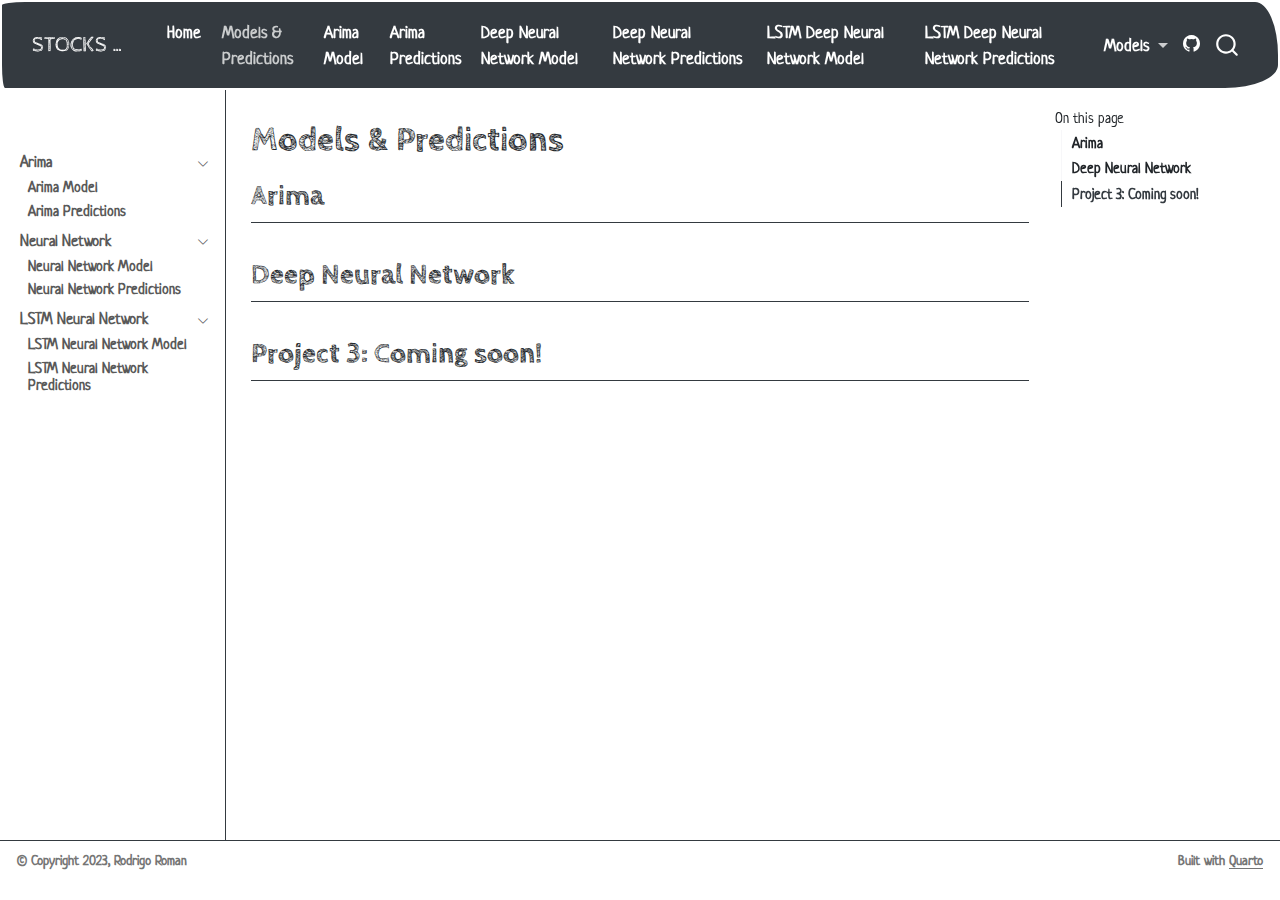
==== commit 669b404b: "Apply bug-fix already solved + change crnn regularization + Update data 2024-07-19" ====
--- a/docs/projects.html
+++ b/docs/projects.html
@@ -111,6 +111,14 @@
     <a class="nav-link" href="./docs/nn_model_predictive_notebook.html"> 
 <span class="menu-text">Deep Neural Network Predictions</span></a>
   </li>  
+  <li class="nav-item">
+    <a class="nav-link" href="./docs/crnn_model.html"> 
+<span class="menu-text">LSTM Deep Neural Network Model</span></a>
+  </li>  
+  <li class="nav-item">
+    <a class="nav-link" href="./docs/crnn_model_predictive_notebook.html"> 
+<span class="menu-text">LSTM Deep Neural Network Predictions</span></a>
+  </li>  
 </ul>
             <ul class="navbar-nav navbar-nav-scroll ms-auto">
   <li class="nav-item dropdown ">
@@ -133,6 +141,14 @@
         <li>
     <a class="dropdown-item" href="./docs/nn_model_predictive_notebook.html">
  <span class="dropdown-text">Neural Network Predictions</span></a>
+  </li>  
+        <li>
+    <a class="dropdown-item" href="./docs/crnn_model.html">
+ <span class="dropdown-text">LSTM Neural Network Model</span></a>
+  </li>  
+        <li>
+    <a class="dropdown-item" href="./docs/crnn_model_predictive_notebook.html">
+ <span class="dropdown-text">LSTM Neural Network Predictions</span></a>
   </li>  
     </ul>
   </li>
@@ -210,6 +226,29 @@
   <div class="sidebar-item-container"> 
   <a href="./docs/nn_model_predictive_notebook.html" class="sidebar-item-text sidebar-link">
  <span class="menu-text">Neural Network Predictions</span></a>
+  </div>
+</li>
+      </ul>
+  </li>
+        <li class="sidebar-item sidebar-item-section">
+      <div class="sidebar-item-container"> 
+            <a class="sidebar-item-text sidebar-link text-start" data-bs-toggle="collapse" data-bs-target="#quarto-sidebar-section-3" aria-expanded="true">
+ <span class="menu-text">LSTM Neural Network</span></a>
+          <a class="sidebar-item-toggle text-start" data-bs-toggle="collapse" data-bs-target="#quarto-sidebar-section-3" aria-expanded="true" aria-label="Toggle section">
+            <i class="bi bi-chevron-right ms-2"></i>
+          </a> 
+      </div>
+      <ul id="quarto-sidebar-section-3" class="collapse list-unstyled sidebar-section depth1 show">  
+          <li class="sidebar-item">
+  <div class="sidebar-item-container"> 
+  <a href="./docs/crnn_model.html" class="sidebar-item-text sidebar-link">
+ <span class="menu-text">LSTM Neural Network Model</span></a>
+  </div>
+</li>
+          <li class="sidebar-item">
+  <div class="sidebar-item-container"> 
+  <a href="./docs/crnn_model_predictive_notebook.html" class="sidebar-item-text sidebar-link">
+ <span class="menu-text">LSTM Neural Network Predictions</span></a>
   </div>
 </li>
       </ul>
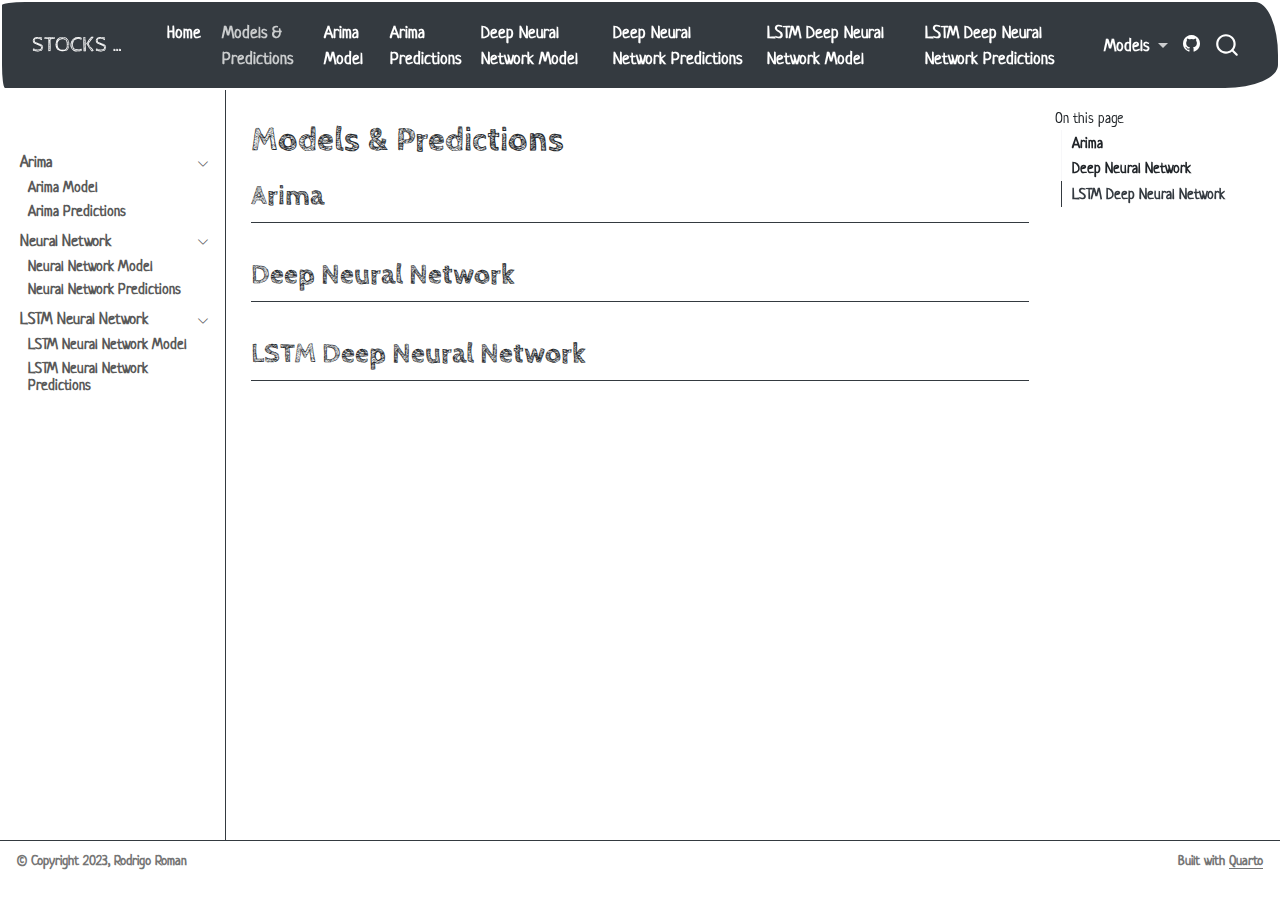
==== commit 76241cda: "Include crnn notebooks - Fix" ====
--- a/docs/projects.html
+++ b/docs/projects.html
@@ -265,7 +265,7 @@
   <ul>
   <li><a href="#arima" id="toc-arima" class="nav-link active" data-scroll-target="#arima">Arima</a></li>
   <li><a href="#deep-neural-network" id="toc-deep-neural-network" class="nav-link" data-scroll-target="#deep-neural-network">Deep Neural Network</a></li>
-  <li><a href="#project-3-coming-soon" id="toc-project-3-coming-soon" class="nav-link" data-scroll-target="#project-3-coming-soon">Project 3: Coming soon!</a></li>
+  <li><a href="#lstm-deep-neural-network" id="toc-lstm-deep-neural-network" class="nav-link" data-scroll-target="#lstm-deep-neural-network">LSTM Deep Neural Network</a></li>
   </ul>
 </nav>
     </div>
@@ -297,8 +297,8 @@
 <section id="deep-neural-network" class="level2">
 <h2 class="anchored" data-anchor-id="deep-neural-network">Deep Neural Network</h2>
 </section>
-<section id="project-3-coming-soon" class="level2">
-<h2 class="anchored" data-anchor-id="project-3-coming-soon">Project 3: Coming soon!</h2>
+<section id="lstm-deep-neural-network" class="level2">
+<h2 class="anchored" data-anchor-id="lstm-deep-neural-network">LSTM Deep Neural Network</h2>
 
 
 </section>
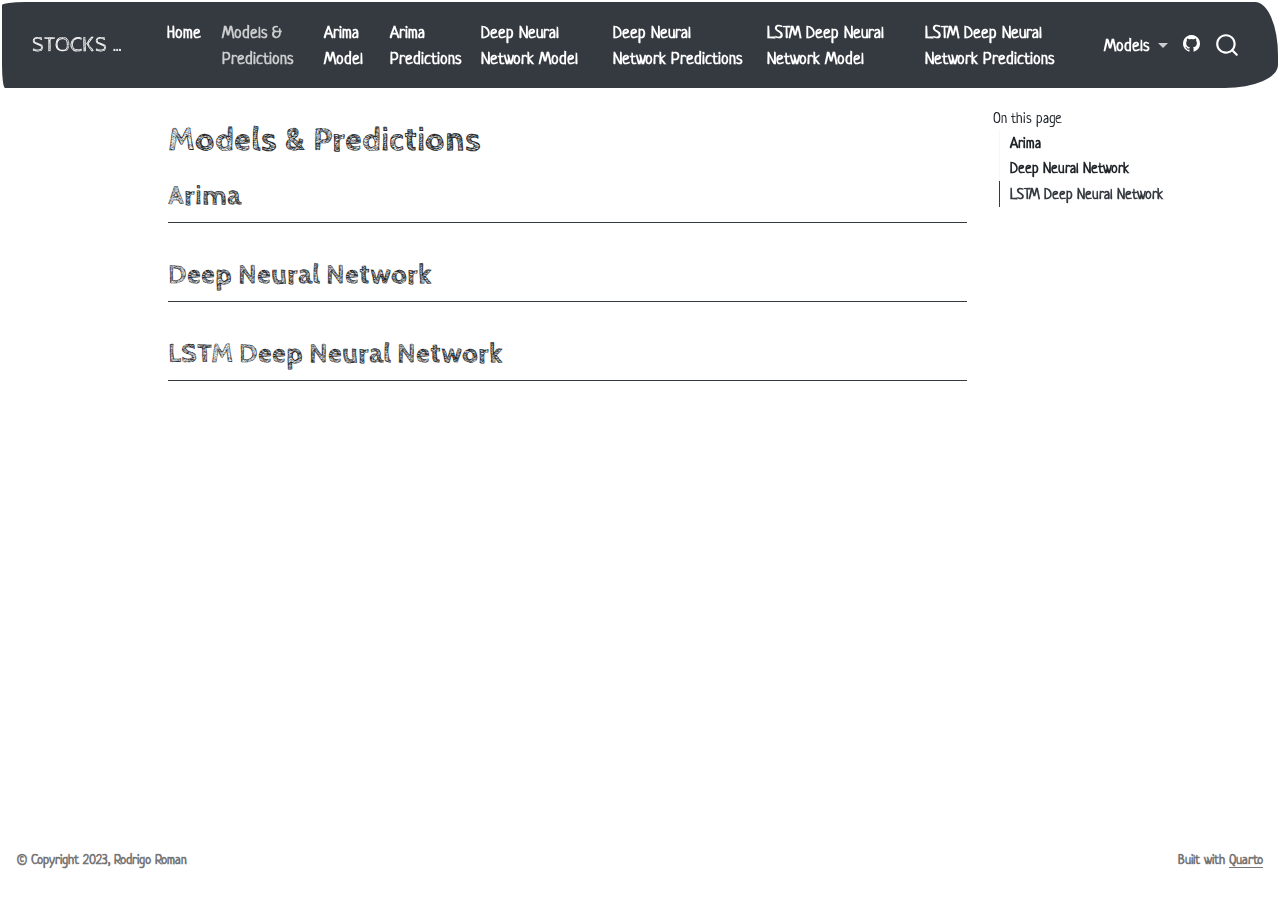
==== commit 5bb06588: "2024-09-27 Update" ====
--- a/docs/projects.html
+++ b/docs/projects.html
@@ -70,7 +70,7 @@
 
 </head>
 
-<body class="nav-sidebar docked nav-fixed">
+<body class="nav-fixed">
 
 <div id="quarto-search-results"></div>
   <header id="quarto-header" class="headroom fixed-top">
@@ -159,104 +159,10 @@
 </div>
       </div> <!-- /container-fluid -->
     </nav>
-  <nav class="quarto-secondary-nav">
-    <div class="container-fluid d-flex">
-      <button type="button" class="quarto-btn-toggle btn" data-bs-toggle="collapse" data-bs-target=".quarto-sidebar-collapse-item" aria-controls="quarto-sidebar" aria-expanded="false" aria-label="Toggle sidebar navigation" onclick="if (window.quartoToggleHeadroom) { window.quartoToggleHeadroom(); }">
-        <i class="bi bi-layout-text-sidebar-reverse"></i>
-      </button>
-        <nav class="quarto-page-breadcrumbs" aria-label="breadcrumb"><ol class="breadcrumb"><li class="breadcrumb-item">Models &amp; Predictions</li></ol></nav>
-        <a class="flex-grow-1" role="button" data-bs-toggle="collapse" data-bs-target=".quarto-sidebar-collapse-item" aria-controls="quarto-sidebar" aria-expanded="false" aria-label="Toggle sidebar navigation" onclick="if (window.quartoToggleHeadroom) { window.quartoToggleHeadroom(); }">      
-        </a>
-      <button type="button" class="btn quarto-search-button" aria-label="" onclick="window.quartoOpenSearch();">
-        <i class="bi bi-search"></i>
-      </button>
-    </div>
-  </nav>
 </header>
 <!-- content -->
 <div id="quarto-content" class="quarto-container page-columns page-rows-contents page-layout-article page-navbar">
 <!-- sidebar -->
-  <nav id="quarto-sidebar" class="sidebar collapse collapse-horizontal quarto-sidebar-collapse-item sidebar-navigation docked overflow-auto">
-        <div class="mt-2 flex-shrink-0 align-items-center">
-        <div class="sidebar-search">
-        <div id="quarto-search" class="" title="Search"></div>
-        </div>
-        </div>
-    <div class="sidebar-menu-container"> 
-    <ul class="list-unstyled mt-1">
-        <li class="sidebar-item sidebar-item-section">
-      <div class="sidebar-item-container"> 
-            <a class="sidebar-item-text sidebar-link text-start" data-bs-toggle="collapse" data-bs-target="#quarto-sidebar-section-1" aria-expanded="true">
- <span class="menu-text">Arima</span></a>
-          <a class="sidebar-item-toggle text-start" data-bs-toggle="collapse" data-bs-target="#quarto-sidebar-section-1" aria-expanded="true" aria-label="Toggle section">
-            <i class="bi bi-chevron-right ms-2"></i>
-          </a> 
-      </div>
-      <ul id="quarto-sidebar-section-1" class="collapse list-unstyled sidebar-section depth1 show">  
-          <li class="sidebar-item">
-  <div class="sidebar-item-container"> 
-  <a href="./docs/arima_model.html" class="sidebar-item-text sidebar-link">
- <span class="menu-text">Arima Model</span></a>
-  </div>
-</li>
-          <li class="sidebar-item">
-  <div class="sidebar-item-container"> 
-  <a href="./docs/arima_predictive_notebook.html" class="sidebar-item-text sidebar-link">
- <span class="menu-text">Arima Predictions</span></a>
-  </div>
-</li>
-      </ul>
-  </li>
-        <li class="sidebar-item sidebar-item-section">
-      <div class="sidebar-item-container"> 
-            <a class="sidebar-item-text sidebar-link text-start" data-bs-toggle="collapse" data-bs-target="#quarto-sidebar-section-2" aria-expanded="true">
- <span class="menu-text">Neural Network</span></a>
-          <a class="sidebar-item-toggle text-start" data-bs-toggle="collapse" data-bs-target="#quarto-sidebar-section-2" aria-expanded="true" aria-label="Toggle section">
-            <i class="bi bi-chevron-right ms-2"></i>
-          </a> 
-      </div>
-      <ul id="quarto-sidebar-section-2" class="collapse list-unstyled sidebar-section depth1 show">  
-          <li class="sidebar-item">
-  <div class="sidebar-item-container"> 
-  <a href="./docs/nn_model.html" class="sidebar-item-text sidebar-link">
- <span class="menu-text">Neural Network Model</span></a>
-  </div>
-</li>
-          <li class="sidebar-item">
-  <div class="sidebar-item-container"> 
-  <a href="./docs/nn_model_predictive_notebook.html" class="sidebar-item-text sidebar-link">
- <span class="menu-text">Neural Network Predictions</span></a>
-  </div>
-</li>
-      </ul>
-  </li>
-        <li class="sidebar-item sidebar-item-section">
-      <div class="sidebar-item-container"> 
-            <a class="sidebar-item-text sidebar-link text-start" data-bs-toggle="collapse" data-bs-target="#quarto-sidebar-section-3" aria-expanded="true">
- <span class="menu-text">LSTM Neural Network</span></a>
-          <a class="sidebar-item-toggle text-start" data-bs-toggle="collapse" data-bs-target="#quarto-sidebar-section-3" aria-expanded="true" aria-label="Toggle section">
-            <i class="bi bi-chevron-right ms-2"></i>
-          </a> 
-      </div>
-      <ul id="quarto-sidebar-section-3" class="collapse list-unstyled sidebar-section depth1 show">  
-          <li class="sidebar-item">
-  <div class="sidebar-item-container"> 
-  <a href="./docs/crnn_model.html" class="sidebar-item-text sidebar-link">
- <span class="menu-text">LSTM Neural Network Model</span></a>
-  </div>
-</li>
-          <li class="sidebar-item">
-  <div class="sidebar-item-container"> 
-  <a href="./docs/crnn_model_predictive_notebook.html" class="sidebar-item-text sidebar-link">
- <span class="menu-text">LSTM Neural Network Predictions</span></a>
-  </div>
-</li>
-      </ul>
-  </li>
-    </ul>
-    </div>
-</nav>
-<div id="quarto-sidebar-glass" class="quarto-sidebar-collapse-item" data-bs-toggle="collapse" data-bs-target=".quarto-sidebar-collapse-item"></div>
 <!-- margin-sidebar -->
     <div id="quarto-margin-sidebar" class="sidebar margin-sidebar">
         <nav id="TOC" role="doc-toc" class="toc-active">
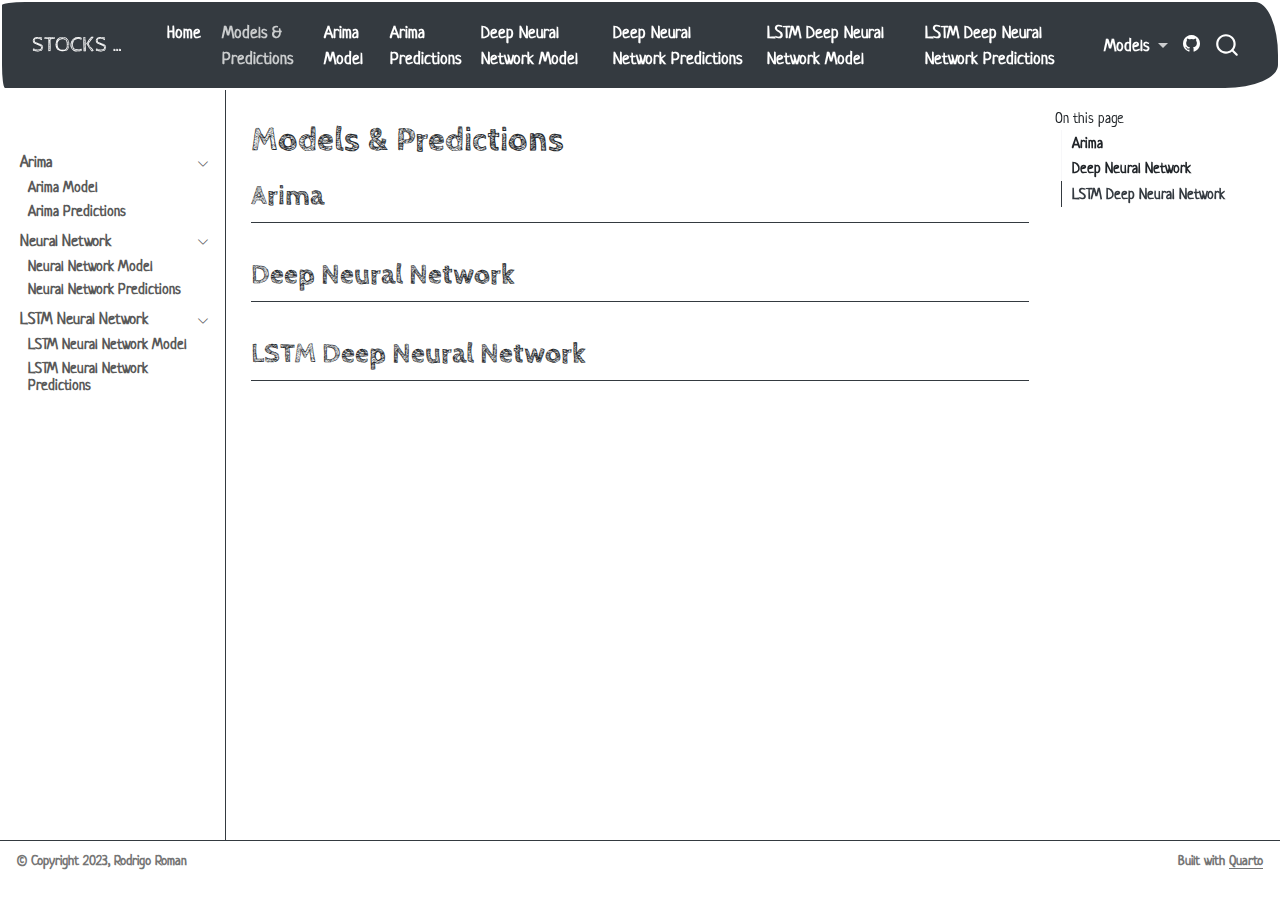
==== commit 446195d2: "2024-10-11 Update" ====
--- a/docs/projects.html
+++ b/docs/projects.html
@@ -70,7 +70,7 @@
 
 </head>
 
-<body class="nav-fixed">
+<body class="nav-sidebar docked nav-fixed">
 
 <div id="quarto-search-results"></div>
   <header id="quarto-header" class="headroom fixed-top">
@@ -159,10 +159,104 @@
 </div>
       </div> <!-- /container-fluid -->
     </nav>
+  <nav class="quarto-secondary-nav">
+    <div class="container-fluid d-flex">
+      <button type="button" class="quarto-btn-toggle btn" data-bs-toggle="collapse" data-bs-target=".quarto-sidebar-collapse-item" aria-controls="quarto-sidebar" aria-expanded="false" aria-label="Toggle sidebar navigation" onclick="if (window.quartoToggleHeadroom) { window.quartoToggleHeadroom(); }">
+        <i class="bi bi-layout-text-sidebar-reverse"></i>
+      </button>
+        <nav class="quarto-page-breadcrumbs" aria-label="breadcrumb"><ol class="breadcrumb"><li class="breadcrumb-item">Models &amp; Predictions</li></ol></nav>
+        <a class="flex-grow-1" role="button" data-bs-toggle="collapse" data-bs-target=".quarto-sidebar-collapse-item" aria-controls="quarto-sidebar" aria-expanded="false" aria-label="Toggle sidebar navigation" onclick="if (window.quartoToggleHeadroom) { window.quartoToggleHeadroom(); }">      
+        </a>
+      <button type="button" class="btn quarto-search-button" aria-label="" onclick="window.quartoOpenSearch();">
+        <i class="bi bi-search"></i>
+      </button>
+    </div>
+  </nav>
 </header>
 <!-- content -->
 <div id="quarto-content" class="quarto-container page-columns page-rows-contents page-layout-article page-navbar">
 <!-- sidebar -->
+  <nav id="quarto-sidebar" class="sidebar collapse collapse-horizontal quarto-sidebar-collapse-item sidebar-navigation docked overflow-auto">
+        <div class="mt-2 flex-shrink-0 align-items-center">
+        <div class="sidebar-search">
+        <div id="quarto-search" class="" title="Search"></div>
+        </div>
+        </div>
+    <div class="sidebar-menu-container"> 
+    <ul class="list-unstyled mt-1">
+        <li class="sidebar-item sidebar-item-section">
+      <div class="sidebar-item-container"> 
+            <a class="sidebar-item-text sidebar-link text-start" data-bs-toggle="collapse" data-bs-target="#quarto-sidebar-section-1" aria-expanded="true">
+ <span class="menu-text">Arima</span></a>
+          <a class="sidebar-item-toggle text-start" data-bs-toggle="collapse" data-bs-target="#quarto-sidebar-section-1" aria-expanded="true" aria-label="Toggle section">
+            <i class="bi bi-chevron-right ms-2"></i>
+          </a> 
+      </div>
+      <ul id="quarto-sidebar-section-1" class="collapse list-unstyled sidebar-section depth1 show">  
+          <li class="sidebar-item">
+  <div class="sidebar-item-container"> 
+  <a href="./docs/arima_model.html" class="sidebar-item-text sidebar-link">
+ <span class="menu-text">Arima Model</span></a>
+  </div>
+</li>
+          <li class="sidebar-item">
+  <div class="sidebar-item-container"> 
+  <a href="./docs/arima_predictive_notebook.html" class="sidebar-item-text sidebar-link">
+ <span class="menu-text">Arima Predictions</span></a>
+  </div>
+</li>
+      </ul>
+  </li>
+        <li class="sidebar-item sidebar-item-section">
+      <div class="sidebar-item-container"> 
+            <a class="sidebar-item-text sidebar-link text-start" data-bs-toggle="collapse" data-bs-target="#quarto-sidebar-section-2" aria-expanded="true">
+ <span class="menu-text">Neural Network</span></a>
+          <a class="sidebar-item-toggle text-start" data-bs-toggle="collapse" data-bs-target="#quarto-sidebar-section-2" aria-expanded="true" aria-label="Toggle section">
+            <i class="bi bi-chevron-right ms-2"></i>
+          </a> 
+      </div>
+      <ul id="quarto-sidebar-section-2" class="collapse list-unstyled sidebar-section depth1 show">  
+          <li class="sidebar-item">
+  <div class="sidebar-item-container"> 
+  <a href="./docs/nn_model.html" class="sidebar-item-text sidebar-link">
+ <span class="menu-text">Neural Network Model</span></a>
+  </div>
+</li>
+          <li class="sidebar-item">
+  <div class="sidebar-item-container"> 
+  <a href="./docs/nn_model_predictive_notebook.html" class="sidebar-item-text sidebar-link">
+ <span class="menu-text">Neural Network Predictions</span></a>
+  </div>
+</li>
+      </ul>
+  </li>
+        <li class="sidebar-item sidebar-item-section">
+      <div class="sidebar-item-container"> 
+            <a class="sidebar-item-text sidebar-link text-start" data-bs-toggle="collapse" data-bs-target="#quarto-sidebar-section-3" aria-expanded="true">
+ <span class="menu-text">LSTM Neural Network</span></a>
+          <a class="sidebar-item-toggle text-start" data-bs-toggle="collapse" data-bs-target="#quarto-sidebar-section-3" aria-expanded="true" aria-label="Toggle section">
+            <i class="bi bi-chevron-right ms-2"></i>
+          </a> 
+      </div>
+      <ul id="quarto-sidebar-section-3" class="collapse list-unstyled sidebar-section depth1 show">  
+          <li class="sidebar-item">
+  <div class="sidebar-item-container"> 
+  <a href="./docs/crnn_model.html" class="sidebar-item-text sidebar-link">
+ <span class="menu-text">LSTM Neural Network Model</span></a>
+  </div>
+</li>
+          <li class="sidebar-item">
+  <div class="sidebar-item-container"> 
+  <a href="./docs/crnn_model_predictive_notebook.html" class="sidebar-item-text sidebar-link">
+ <span class="menu-text">LSTM Neural Network Predictions</span></a>
+  </div>
+</li>
+      </ul>
+  </li>
+    </ul>
+    </div>
+</nav>
+<div id="quarto-sidebar-glass" class="quarto-sidebar-collapse-item" data-bs-toggle="collapse" data-bs-target=".quarto-sidebar-collapse-item"></div>
 <!-- margin-sidebar -->
     <div id="quarto-margin-sidebar" class="sidebar margin-sidebar">
         <nav id="TOC" role="doc-toc" class="toc-active">
